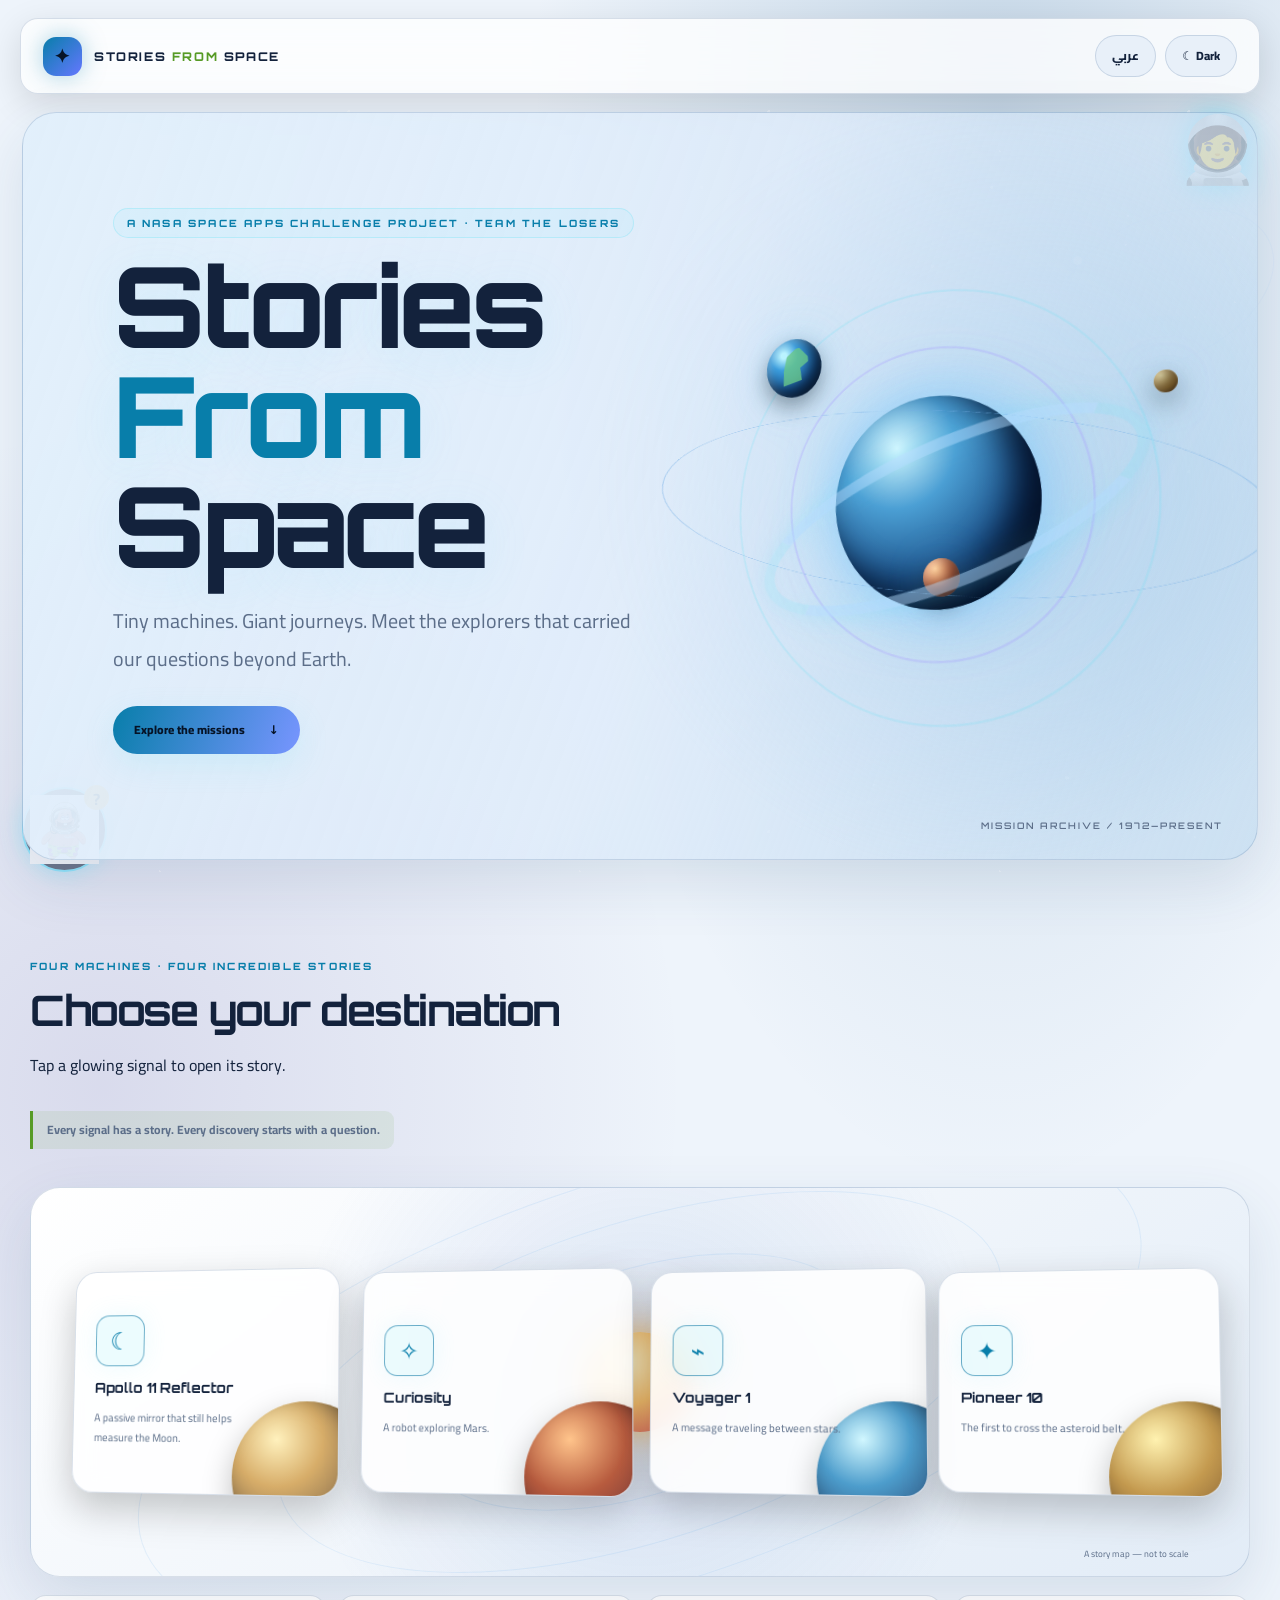
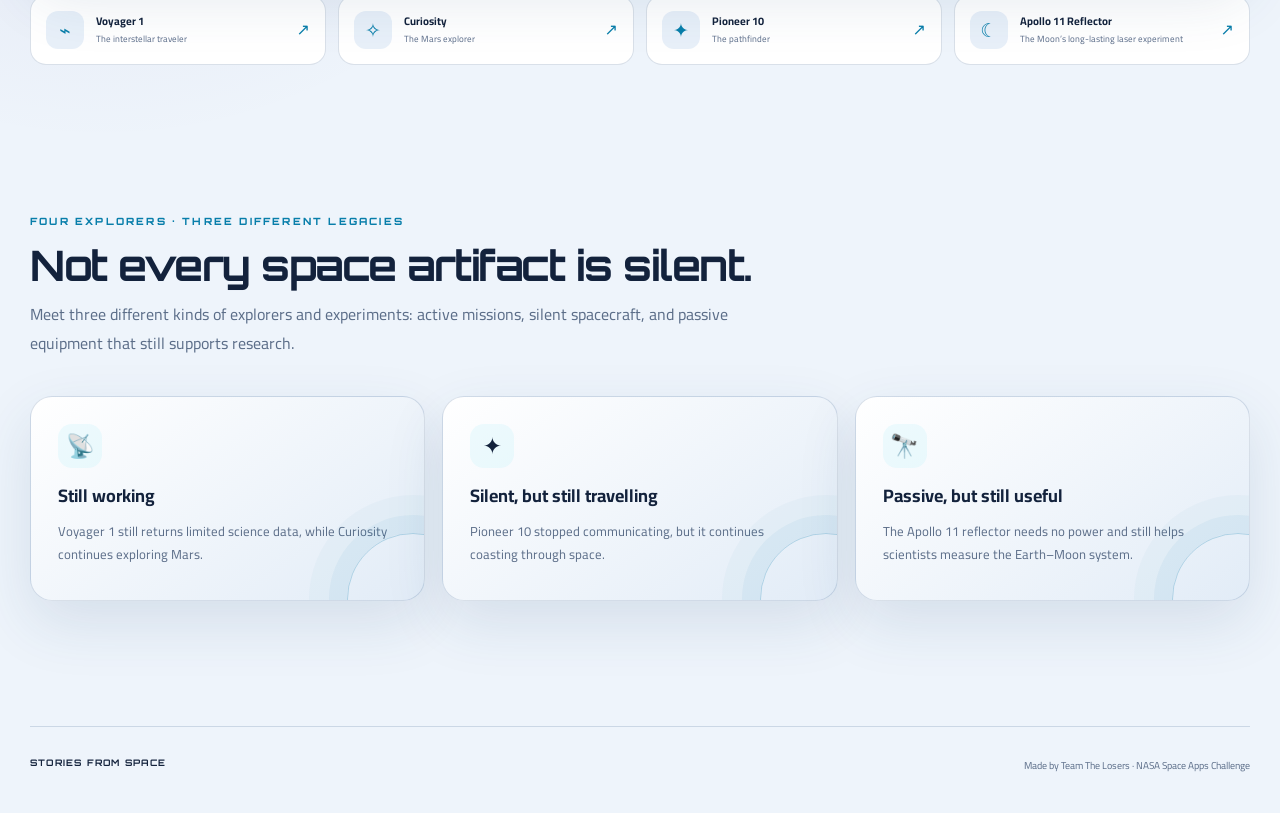
==== index.html @ 16f0ee66 "Add files via upload" ====
<!doctype html>
<html lang="en" dir="ltr">
<head>
  <meta charset="utf-8"><meta name="viewport" content="width=device-width,initial-scale=1">
  <meta name="description" content="Stories From Space — meet the machines that explored our solar system.">
  <meta name="theme-color" content="#080d20"><title>Stories From Space | The Losers</title>
  <link rel="preconnect" href="https://fonts.googleapis.com"><link rel="preconnect" href="https://fonts.gstatic.com" crossorigin>
  <link href="https://fonts.googleapis.com/css2?family=Cairo:wght@400;600;700;800&family=Orbitron:wght@500;600;700;800&display=swap" rel="stylesheet">
  <link rel="stylesheet" href="style.css"><script src="app.js" defer></script>
</head>
<body data-page="home"><div class="planetary-scene" aria-hidden="true">
  <div class="planet-orbit orbit-one"><span class="orbit-moon"></span></div>
  <div class="planet planet-earth"></div>
  <div class="planet planet-mars"></div>
  <div class="planet planet-saturn"><span class="saturn-ring"></span></div>
  <div class="planet planet-moon"></div>
  <div id="space-runner" aria-hidden="true">🧑‍🚀</div>
<script src="runner.js"></script>

<div id="space-guide">

  <button id="guide-toggle" aria-label="Open Space Guide">
    <img src="space-guide.jpg" alt="Space Buddy">
    <span class="guide-help-dot">?</span>
  </button>

    </div>

  </section>

</div>

<script src="guide.js"></script>

</div>
  <div class="stars" aria-hidden="true"></div><div class="shooting-star" aria-hidden="true"></div><div class="shooting-star shooting-star-two" aria-hidden="true"></div>
  <header class="site-header"><a class="brand" href="index.html" aria-label="Stories From Space home"><span class="brand-mark">✦</span><span>STORIES <i>FROM</i> SPACE</span></a>
    <nav class="header-actions" aria-label="Display settings"><button class="icon-button" id="languageToggle" type="button" aria-label="Switch language">عربي</button><button class="icon-button" id="themeToggle" type="button" aria-label="Switch color theme">☼ <span class="theme-label">Light</span></button></nav>
  </header>
  <main>
    <section class="home-hero section-wrap"><p class="eyebrow" data-i18n="homeEyebrow">A NASA Space Apps Challenge project · Team The Losers</p>
      <h1 class="hero-title" data-i18n="homeTitle">Stories <span>From</span><br>Space</h1>
      <p class="hero-lead" data-i18n="homeLead">Tiny machines. Giant journeys. Meet the explorers that carried our questions beyond Earth.</p>
      <a class="primary-link" href="#mission-map"><span data-i18n="exploreMissions">Explore the missions</span><span aria-hidden="true">↓</span></a>
      <div class="hero-orbit" aria-hidden="true"><div class="orbit orbit-one"></div><div class="orbit orbit-two"></div><div class="planet planet-earth"></div><div class="planet planet-mars"></div><div class="planet planet-gold"></div></div>
    </section>
    <section class="section-wrap mission-section" id="mission-map"><div class="section-heading"><p class="eyebrow" data-i18n="mapEyebrow">FOUR MACHINES · FOUR INCREDIBLE STORIES</p><h2 data-i18n="mapTitle">Choose your destination</h2><p data-i18n="mapLead">Tap a glowing signal to open its story.</p><p class="explore-tagline" data-i18n="closingLine">Every signal has a story. Every discovery starts with a question.</p></div>
      <div class="solar-map" aria-label="Interactive mission map">
        <div class="map-sun" aria-hidden="true"></div><div class="map-orbit map-orbit-a"></div><div class="map-orbit map-orbit-b"></div><div class="map-orbit map-orbit-c"></div>
        <a class="mission-point point-apollo" href="apollo.html"><span class="point-core">☾</span><span class="point-label" data-i18n="apollo">Apollo</span><span class="point-preview"><b data-i18n="apollo">Apollo 11 Reflector</b><small data-i18n="apolloPreview">A passive mirror that still helps measure the Moon.</small></span></a>
        <a class="mission-point point-curiosity" href="curiosity.html"><span class="point-core">✧</span><span class="point-label" data-i18n="curiosity">Curiosity</span><span class="point-preview"><b>Curiosity</b><small data-i18n="curiosityPreview">A robot exploring Mars.</small></span></a>
        <a class="mission-point point-voyager" href="voyager.html"><span class="point-core">⌁</span><span class="point-label" data-i18n="voyager">Voyager 1</span><span class="point-preview"><b>Voyager 1</b><small data-i18n="voyagerPreview">A message traveling between stars.</small></span></a>
        <a class="mission-point point-pioneer" href="pioneer.html"><span class="point-core">✦</span><span class="point-label" data-i18n="pioneer">Pioneer 10</span><span class="point-preview"><b>Pioneer 10</b><small data-i18n="pioneerPreview">The first to cross the asteroid belt.</small></span></a>
        <span class="map-caption" data-i18n="mapCaption">A story map — not to scale</span>
      </div>
      <div class="mission-shortcuts"><a href="voyager.html"><span class="shortcut-icon">⌁</span><span><b data-i18n="voyager">Voyager 1</b><small data-i18n="voyagerSub">The interstellar traveler</small></span><span class="arrow">↗</span></a><a href="curiosity.html"><span class="shortcut-icon">✧</span><span><b data-i18n="curiosity">Curiosity</b><small data-i18n="curiositySub">The Mars explorer</small></span><span class="arrow">↗</span></a><a href="pioneer.html"><span class="shortcut-icon">✦</span><span><b data-i18n="pioneer">Pioneer 10</b><small data-i18n="pioneerSub">The pathfinder</small></span><span class="arrow">↗</span></a><a href="apollo.html"><span class="shortcut-icon">☾</span><span><b data-i18n="apollo">Apollo</b><small data-i18n="apolloSub">The Moon missions</small></span><span class="arrow">↗</span></a></div>
    </section>

    <section class="section-wrap mission-legacy" id="artifact-status">
      <div class="section-heading"><p class="eyebrow" data-i18n="legacyEyebrow">FOUR EXPLORERS · THREE DIFFERENT LEGACIES</p><h2 data-i18n="legacyTitle">Not every space artifact is silent.</h2><p data-i18n="legacyLead">Meet active missions, silent spacecraft, and passive equipment that still supports research.</p></div>
      <div class="legacy-grid">
        <article class="legacy-card"><span class="legacy-icon">📡</span><h3 data-i18n="legacyActiveTitle">Still working</h3><p data-i18n="legacyActiveText">Voyager 1 still returns limited science data, while Curiosity continues exploring Mars.</p></article>
        <article class="legacy-card"><span class="legacy-icon">✦</span><h3 data-i18n="legacySilentTitle">Silent, but still travelling</h3><p data-i18n="legacySilentText">Pioneer 10 stopped communicating, but it continues coasting through space.</p></article>
        <article class="legacy-card"><span class="legacy-icon">🔭</span><h3 data-i18n="legacyPassiveTitle">Passive, but still useful</h3><p data-i18n="legacyPassiveText">The Apollo 11 reflector needs no power and still helps scientists measure the Earth–Moon system.</p></article>
      </div>
    </section>
  </main>
  <footer class="site-footer"><span>STORIES FROM SPACE</span><span data-i18n="footerCredit">Made by Team The Losers · NASA Space Apps Challenge</span></footer>
</body></html>
---- style.css ----
/* STORIES FROM SPACE — FIELD JOURNAL REDESIGN
   A quiet editorial science-museum interface. Static by design. */
:root{
 color-scheme:light;--bg:#f2f0e9;--bg-soft:#e7e5dc;--surface:#fffefa;--surface-2:#e9edf0;
 --text:#172735;--muted:#66737b;--line:#d5d8d4;--accent:#176b83;--accent-2:#d45b3d;
 --gold:#b77b24;--green:#247653;--danger:#a83f3f;--shadow:0 12px 32px rgba(25,42,50,.08);
 --font-body:'Cairo',system-ui,sans-serif;--font-display:'Orbitron',sans-serif;--page-width:1160px;--radius:5px
}
[data-theme="dark"]{color-scheme:dark;--bg:#111b23;--bg-soft:#172630;--surface:#1d2d38;--surface-2:#243945;--text:#edf1ed;--muted:#aab8bc;--line:#354852;--accent:#83c6d5;--accent-2:#f08a6d;--gold:#e2b76b;--green:#8bc9a8;--danger:#ef9292;--shadow:0 12px 32px rgba(0,0,0,.2)}
*{box-sizing:border-box}html{scroll-behavior:auto}body{margin:0;min-height:100vh;background:var(--bg);color:var(--text);font-family:var(--font-body);line-height:1.75;overflow-x:hidden}a{color:inherit;text-decoration:none}button{font:inherit}button:focus-visible,a:focus-visible,canvas:focus-visible{outline:3px solid var(--accent-2);outline-offset:4px}
.site-header{height:82px;max-width:var(--page-width);margin:auto;padding:0 28px;display:flex;align-items:center;justify-content:space-between;border-bottom:1px solid var(--line);position:relative;z-index:5}.brand{display:flex;align-items:center;gap:12px;font:800 12px var(--font-display);letter-spacing:1.2px}.brand-mark{width:34px;height:34px;display:grid;place-items:center;background:var(--accent);color:#fff;font-size:19px}.brand i{font-style:normal;color:var(--accent-2)}.header-actions{display:flex;align-items:center;gap:9px}.icon-button,.back-link{border:1px solid var(--line);background:transparent;color:var(--text);border-radius:3px;padding:8px 13px;cursor:pointer;font-size:12px}.icon-button:hover,.back-link:hover{background:var(--surface-2)}.section-wrap{width:min(100% - 56px,var(--page-width));margin-inline:auto}.eyebrow{font:700 9px var(--font-display);letter-spacing:1.8px;color:var(--accent-2);margin:0 0 13px;text-transform:uppercase}.hero-title,.story-hero h1{font:800 clamp(48px,8vw,92px)/1.04 var(--font-display);letter-spacing:-4px;margin:0}.hero-title span,.story-hero h1 span{color:var(--accent-2)}.hero-lead{font-size:clamp(15px,2vw,19px);color:var(--muted);max-width:560px;margin:22px 0 28px}.primary-link,.next-mission{display:inline-flex;align-items:center;gap:24px;padding:12px 18px;background:var(--accent);color:#fff;border-radius:3px;font-weight:800;font-size:12px}.primary-link:hover,.next-mission:hover{background:var(--accent-2)}
/* Home: magazine cover + mission index */
.home-hero{min-height:550px;display:flex;flex-direction:column;justify-content:center;align-items:flex-start;position:relative;padding-block:85px 100px;border-bottom:1px solid var(--line);isolation:isolate}.home-hero:after{content:"FIELD NOTES / 001—004";position:absolute;inset-inline-end:0;bottom:38px;color:var(--muted);font:600 9px var(--font-display);letter-spacing:2px}.hero-orbit{position:absolute;inset-inline-end:5%;top:50%;width:min(38vw,390px);aspect-ratio:1;transform:translateY(-50%);z-index:-1;border-radius:50%;background:radial-gradient(circle at 42% 42%,#e6a36a 0 7%,#b65b43 7.5% 11%,transparent 11.5%),radial-gradient(circle at 50% 50%,transparent 0 28%,var(--line) 28.2% 28.5%,transparent 28.7% 43%,var(--line) 43.2% 43.5%,transparent 43.7%);opacity:.85}.orbit,.planet{display:none}.mission-section{padding-block:75px 95px}.section-heading{text-align:start;margin:0 0 32px;max-width:690px}.section-heading h2,.distance-copy h2,.fact-box h2,.sources-inner h2{font:700 clamp(26px,4vw,38px)/1.25 var(--font-display);margin:0 0 10px;letter-spacing:-1px}.section-heading>p:last-child{color:var(--muted);margin:0}.solar-map{height:auto;max-width:none;margin:0;position:relative;display:grid;grid-template-columns:repeat(4,minmax(0,1fr));gap:12px;isolation:auto;padding:0}.map-sun,.map-orbit{display:none}.mission-point{position:relative;inset:auto!important;display:flex;flex-direction:column;align-items:flex-start;gap:12px;padding:23px 18px;min-height:170px;background:var(--surface);border:1px solid var(--line);border-top:4px solid var(--accent);z-index:1}.point-core{display:grid;place-items:center;width:38px;height:38px;border-radius:50%;border:1px solid var(--line);background:var(--surface-2);color:var(--accent);font-size:18px}.point-label{font:700 12px var(--font-display)}.point-preview{position:static;display:block;width:auto;padding:0;border:0;border-radius:0;background:none;box-shadow:none;opacity:1;visibility:visible;transform:none;pointer-events:auto}.point-preview b{display:none}.point-preview small{font-size:11px;color:var(--muted)}.point-apollo{border-top-color:#c28b42}.point-curiosity{border-top-color:#c65b43}.point-voyager{border-top-color:#367f9b}.point-pioneer{border-top-color:#7b729e}.map-caption{position:static;grid-column:1/-1;color:var(--muted);font-size:10px;text-align:end;margin-top:4px}.mission-shortcuts{display:none}.closing-strip{padding:24px 28px;background:var(--text);color:var(--bg);text-align:center;font-size:14px}.closing-strip p{margin:0;display:inline}.closing-strip span{color:var(--gold);margin-inline-start:10px}.site-footer{width:min(100% - 56px,var(--page-width));margin:auto;display:flex;justify-content:space-between;gap:20px;padding:24px 0;color:var(--muted);font-size:10px}.site-footer span:first-child{font:700 9px var(--font-display);letter-spacing:1.2px;color:var(--text)}
/* Mission pages: archival exhibit */
.story-hero{min-height:430px;display:grid;grid-template-columns:.9fr 1.1fr;align-items:stretch;gap:36px;padding-block:54px 65px;border-bottom:1px solid var(--line)}.story-hero-copy{align-self:center}.story-hero h1{font-size:clamp(43px,6vw,74px)}.story-hero-copy .hero-lead{max-width:440px}.hero-meta{display:flex;gap:28px;flex-wrap:wrap;margin-top:28px}.hero-meta small,.hero-meta b{display:block}.hero-meta small{font:700 8px var(--font-display);letter-spacing:1.5px;color:var(--muted)}.hero-meta b{font:700 17px var(--font-display);margin-top:4px}.status-pill{display:inline-flex!important;align-items:center;padding:5px 10px;background:var(--surface-2);border-inline-start:3px solid var(--green);color:var(--green);font:700 10px var(--font-body)!important;border-radius:2px}.mission-photo{display:flex;flex-direction:column;justify-content:stretch;overflow:hidden;min-height:300px;margin:0;background:var(--surface-2);border:1px solid var(--line);border-radius:2px}.mission-photo img{display:block;width:100%;height:100%;min-height:300px;max-height:470px;object-fit:cover}.mission-photo .art-credit{position:static;padding:8px 12px;background:var(--surface);color:var(--muted);font-size:9px}
.story-section{padding-block:70px 85px}.story-section .section-heading{margin-bottom:30px}.narration-panel{padding:19px 22px;border:1px solid var(--line);background:var(--surface);display:flex;flex-direction:column;gap:15px;margin-bottom:25px}.narration-top{display:flex;align-items:center;justify-content:space-between;gap:15px}.narration-top>div{display:grid;grid-template-columns:auto 1fr;column-gap:10px;align-items:center}.narration-top b{font-size:13px}.narration-top small{grid-column:2;color:var(--muted);font-size:10px}.live-dot{width:8px;height:8px;border-radius:50%;background:var(--accent-2)}.play-button{border:0;background:var(--accent);color:#fff;padding:9px 17px;border-radius:2px;font-size:12px;font-weight:700;cursor:pointer}.narration-progress{height:3px;background:var(--surface-2)}.narration-progress span{display:block;height:100%;width:0;background:var(--accent-2)}.audio-note{font-size:10px;color:var(--muted);margin:0}.story-chapters{display:grid;gap:0;border-top:1px solid var(--line)}.chapter{display:grid;grid-template-columns:48px minmax(0,1fr) minmax(240px,36%);gap:25px;align-items:center;padding:28px 0;border-bottom:1px solid var(--line);background:transparent}.chapter-number{align-self:start;font:700 13px var(--font-display);color:var(--accent-2);padding-top:4px}.chapter-text h3{font:700 18px var(--font-display);margin:0 0 9px}.chapter-text p{font-size:14px;color:var(--muted);margin:0;line-height:1.9}.chapter-photo{height:170px;margin:0;border:1px solid var(--line);overflow:hidden;background:var(--surface-2);position:relative;min-width:0;border-radius:2px}.chapter-photo img{display:block;width:100%;height:100%;object-fit:cover}.chapter-photo figcaption{position:absolute;inset-inline:0;bottom:0;padding:5px 9px;background:rgba(14,29,38,.78);color:#fff;font-size:9px;line-height:1.4}.reveal,.reveal.is-visible{opacity:1;transform:none}
.discover-section{padding-block:70px;background:var(--bg-soft);border-block:1px solid var(--line)}.discovery-grid{display:grid;grid-template-columns:repeat(4,1fr);gap:12px}.discovery-card{min-height:175px;padding:20px;border:1px solid var(--line);border-radius:2px;background:var(--surface);text-align:start;cursor:pointer;color:var(--text)}.discovery-card:hover,.discovery-card[aria-expanded="true"]{border-color:var(--accent-2)}.discovery-card .card-icon{font-size:26px;color:var(--accent-2)}.discovery-card b{display:block;margin:11px 0 5px;font-size:13px}.discovery-card p{margin:0;color:var(--muted);font-size:11px}.distance-section{padding-block:85px;display:grid;grid-template-columns:1fr 1fr;align-items:center;gap:45px}.distance-copy>p:not(.eyebrow){max-width:440px;color:var(--muted);font-size:13px}.distance-card{padding:25px;border:1px solid var(--line);background:var(--surface);box-shadow:var(--shadow)}.distance-visual{height:80px;position:relative;display:flex;align-items:center;justify-content:space-between;padding-inline:15px}.earth-dot,.voyager-dot{width:13px;height:13px;border-radius:50%;background:#62a9c4;z-index:1}.voyager-dot{display:grid;place-items:center;width:22px;height:22px;color:var(--accent-2);background:transparent}.signal-path{position:absolute;inset-inline:28px;height:1px;background:repeating-linear-gradient(90deg,var(--accent) 0 5px,transparent 5px 11px)}.distance-number{font:700 clamp(32px,5vw,48px) var(--font-display);color:var(--accent)}.distance-number small{font-size:14px}.distance-card>p{font-size:10px;color:var(--muted);margin:5px 0 18px}.distance-foot{display:flex;justify-content:space-between;border-top:1px solid var(--line);padding-top:14px;font-size:11px}.distance-foot b{font-family:var(--font-display);color:var(--accent-2)}.fact-section{padding-block:25px 75px}.fact-box{display:grid;grid-template-columns:70px 1fr;gap:22px;align-items:center;padding:28px;border:1px solid var(--line);background:var(--surface)}.fact-icon{width:55px;height:55px;display:grid;place-items:center;background:var(--surface-2);font-size:27px;color:var(--accent-2)}.fact-box h2{font-size:25px}.fact-box p:not(.eyebrow){color:var(--muted);margin:5px 0}.text-button{padding:0;border:0;background:none;color:var(--accent);font-weight:800;cursor:pointer}.game-section{padding-block:25px 85px}.game-card{display:grid;grid-template-columns:240px 1fr;gap:20px;padding:20px;border:1px solid var(--line);background:var(--surface)}.game-step{font:700 12px var(--font-display);color:var(--accent-2)}.game-instructions p{font-size:12px;color:var(--muted)}.secondary-button{border:1px solid var(--line);background:var(--surface-2);color:var(--text);border-radius:2px;padding:8px 14px;font-size:11px;cursor:pointer}.game-feedback{color:var(--green)!important;min-height:24px}#signalGame{width:100%;height:auto;min-height:160px;background:var(--surface-2);touch-action:none;cursor:crosshair}.sources-section{padding-block:60px;background:var(--bg-soft);border-top:1px solid var(--line)}.sources-inner{display:grid;grid-template-columns:1fr 1fr;gap:25px;align-items:center}.sources-inner h2{font-size:27px}.sources-inner p:not(.eyebrow){color:var(--muted);font-size:11px;max-width:470px}.source-links{list-style:none;padding:0;margin:0;display:grid;gap:10px}.source-links a{color:var(--accent);font-size:11px;text-decoration:underline;text-underline-offset:4px}.next-mission{grid-column:2;justify-self:start;font-size:11px;padding:11px 16px}
[dir="rtl"] .hero-title,[dir="rtl"] .story-hero h1{letter-spacing:0}[dir="rtl"] .brand,[dir="rtl"] .eyebrow{letter-spacing:0}[dir="rtl"] .distance-number{direction:ltr;text-align:right}[dir="rtl"] .site-footer{direction:rtl}
/* Absolutely no decorative motion. */
@media(max-width:850px){.hero-orbit{opacity:.25;right:-8%;width:48vw}.solar-map{grid-template-columns:repeat(2,minmax(0,1fr))}.story-hero{grid-template-columns:1fr;padding-top:38px}.mission-photo{max-width:680px;width:100%;margin:auto}.chapter{grid-template-columns:36px minmax(0,1fr) minmax(170px,34%);gap:15px}.discovery-grid{grid-template-columns:repeat(2,1fr)}.distance-section{grid-template-columns:1fr}.sources-inner{grid-template-columns:1fr}.next-mission{grid-column:1}.game-card{grid-template-columns:1fr}.game-instructions{display:grid;grid-template-columns:auto 1fr;gap:8px 15px;align-items:center}.game-instructions p{margin:0}.game-instructions .secondary-button,.game-feedback{grid-column:2;justify-self:start}}
@media(max-width:560px){.site-header{height:68px;padding-inline:16px}.brand{font-size:9px;letter-spacing:.5px;gap:7px}.brand-mark{width:29px;height:29px}.header-actions{gap:5px}.icon-button,.back-link{padding:7px 9px;font-size:10px}.section-wrap{width:calc(100% - 32px)}.home-hero{min-height:490px;padding-block:65px}.hero-title{font-size:clamp(45px,14vw,70px);letter-spacing:-2px}.hero-orbit{width:70vw;top:62%;right:-27%;opacity:.18}.home-hero:after{font-size:8px;bottom:22px}.mission-section{padding-block:48px 65px}.solar-map{gap:8px}.mission-point{min-height:145px;padding:15px 12px;gap:8px}.point-label{font-size:10px}.point-preview small{font-size:10px}.section-heading h2,.distance-copy h2{font-size:25px}.site-footer{width:calc(100% - 32px);flex-direction:column;gap:5px}.story-hero{gap:18px;padding-block:35px 45px}.story-hero h1{font-size:46px;letter-spacing:-2px}.mission-photo,.mission-photo img{min-height:225px}.story-section{padding-block:48px 60px}.narration-panel{padding:14px}.narration-top{align-items:flex-start}.narration-top small{max-width:190px}.play-button{padding:8px 12px;white-space:nowrap}.chapter{grid-template-columns:27px minmax(0,1fr);gap:10px;padding:20px 0}.chapter-photo{grid-column:2;height:165px;width:100%}.chapter-text h3{font-size:16px}.chapter-text p{font-size:13px}.discovery-grid{gap:8px}.discovery-card{padding:13px;min-height:155px}.distance-card{padding:18px}.fact-box{grid-template-columns:1fr;padding:20px}.fact-icon{width:45px;height:45px}.game-card{padding:13px}.game-instructions{grid-template-columns:1fr}.game-instructions .secondary-button,.game-feedback{grid-column:1}.game-instructions p{margin:0}.sources-section{padding-block:42px}}


/* 3D SPACE MUSEUM REDESIGN — static CSS 3D, no automatic animation */
:root{--bg:#070d1b;--bg-soft:#0d1830;--surface:#111f38;--surface-2:#192b49;--text:#eef5ff;--muted:#a6b5cf;--line:#293c5c;--accent:#62d6ff;--accent-2:#ffb45e;--gold:#f7d37c;--green:#7fe0b0;--shadow:0 28px 70px rgba(0,0,0,.42)}
[data-theme="light"]{color-scheme:light;--bg:#e8eef7;--bg-soft:#dce6f2;--surface:#f8fbff;--surface-2:#e4edf8;--text:#12233c;--muted:#536780;--line:#c4d2e3;--accent:#087fa8;--accent-2:#c65d27;--gold:#a87516;--green:#247a55;--shadow:0 24px 60px rgba(31,57,91,.16)}
body{background:radial-gradient(ellipse at 75% 4%,rgba(39,93,156,.2),transparent 35%),var(--bg)}
.site-header{max-width:1280px;border-bottom-color:var(--line);backdrop-filter:blur(14px)}
.brand-mark{border-radius:11px;box-shadow:0 0 24px rgba(98,214,255,.28);background:linear-gradient(145deg,#5bd9ff,#3261bd)}
.home-hero{min-height:650px;padding-block:100px 120px;overflow:hidden}
.hero-title{font-size:clamp(56px,9vw,112px);text-shadow:0 12px 40px rgba(0,0,0,.24)}
.hero-orbit{width:min(48vw,530px);inset-inline-end:2%;top:48%;opacity:1;transform:translateY(-50%) perspective(900px) rotateY(-18deg) rotateX(8deg);background:none;border:0;filter:drop-shadow(0 30px 30px rgba(0,0,0,.35))}
.hero-orbit:before{content:"";position:absolute;inset:18%;border-radius:50%;background:radial-gradient(circle at 32% 27%,#d6f7ff 0 2%,#4baddb 10%,#24619c 34%,#102c59 66%,#07152f 100%);box-shadow:inset -32px -24px 48px rgba(0,0,0,.75),inset 12px 8px 24px rgba(255,255,255,.3),0 0 65px rgba(60,164,255,.25);transform:translateZ(55px)}
.hero-orbit:after{content:"";position:absolute;inset:8% 0;border:2px solid rgba(105,204,255,.55);border-radius:50%;transform:rotateX(68deg) rotateZ(-24deg) translateZ(5px);box-shadow:0 0 20px rgba(98,214,255,.15)}
.hero-orbit .orbit{display:block;position:absolute;inset:4% -8%;border:1px solid rgba(117,174,230,.35);border-radius:50%;transform:rotateX(70deg) rotateZ(25deg)}
.hero-orbit .planet{display:block;position:absolute;border-radius:50%;box-shadow:inset -9px -8px 15px rgba(0,0,0,.55),inset 4px 3px 8px rgba(255,255,255,.25),0 10px 25px rgba(0,0,0,.35)}
.planet-earth{width:55px;height:55px;top:12%;left:15%;background:radial-gradient(circle at 30% 25%,#b5edff,#287dbb 55%,#102a5a)}
.planet-mars{width:37px;height:37px;bottom:13%;right:14%;background:radial-gradient(circle at 30% 25%,#ffd19b,#bd583a 58%,#542c35)}
.planet-gold{width:22px;height:22px;top:28%;right:9%;background:radial-gradient(circle at 30% 25%,#fff0b0,#d6a34d 60%,#68421f)}
.mission-section{max-width:1280px}.section-heading h2{font-size:clamp(30px,4vw,46px)}
.solar-map{perspective:1200px;gap:18px}.mission-point{min-height:220px;padding:26px;border-radius:18px;border:1px solid rgba(98,214,255,.22);background:linear-gradient(145deg,var(--surface),var(--bg-soft));box-shadow:var(--shadow);transform:perspective(900px) rotateY(-5deg) rotateX(2deg);transform-style:preserve-3d;overflow:hidden}
.mission-point:after{content:"";position:absolute;width:150px;height:150px;border-radius:50%;inset-inline-end:-44px;bottom:-58px;background:radial-gradient(circle at 30% 25%,rgba(255,255,255,.55),rgba(98,214,255,.22) 24%,rgba(27,76,135,.65) 62%,rgba(3,12,29,.9));box-shadow:inset -15px -12px 24px rgba(0,0,0,.55),0 12px 30px rgba(0,0,0,.25);transform:translateZ(28px)}
.point-apollo:after{background:radial-gradient(circle at 30% 25%,#fff1bd,#d7ad69 30%,#766047 70%,#292d38)}.point-curiosity:after{background:radial-gradient(circle at 30% 25%,#ffc48b,#b75b3e 35%,#612d36 75%,#1d1a28)}.point-voyager:after{background:radial-gradient(circle at 30% 25%,#d1f7ff,#4d9dcc 30%,#24416d 70%,#101a36)}.point-pioneer:after{background:radial-gradient(circle at 30% 25%,#fff2b0,#c49a4f 35%,#75522c 72%,#201b28)}
.point-core{width:48px;height:48px;border:1px solid rgba(98,214,255,.35);border-radius:14px;background:linear-gradient(145deg,var(--surface-2),var(--bg));box-shadow:0 8px 20px rgba(0,0,0,.25);transform:translateZ(34px)}.point-label,.point-preview{position:relative;z-index:2;transform:translateZ(24px)}.point-label{font-size:14px}.point-preview small{max-width:180px;display:block}
.story-hero{max-width:1280px;gap:55px;min-height:550px}.story-hero h1{font-size:clamp(48px,7vw,88px)}
.mission-photo{border-radius:22px;border:1px solid rgba(98,214,255,.28);padding:10px;background:linear-gradient(145deg,rgba(98,214,255,.16),rgba(255,180,94,.08));box-shadow:0 35px 80px rgba(0,0,0,.38);transform:perspective(1100px) rotateY(-5deg) rotateX(2deg);transform-style:preserve-3d}
.mission-photo img{border-radius:14px;transform:translateZ(18px);min-height:340px}.mission-photo .art-credit{border-radius:0 0 12px 12px}
.chapter{gap:30px;padding-block:36px}.chapter-photo{height:205px;border-radius:14px;border:1px solid rgba(98,214,255,.24);padding:5px;background:linear-gradient(145deg,var(--surface-2),var(--bg));box-shadow:0 15px 30px rgba(0,0,0,.22);transform:perspective(900px) rotateY(-4deg)}.chapter-photo img{border-radius:9px}
.discovery-card,.distance-card,.fact-box,.game-card{border-radius:16px;box-shadow:var(--shadow)}.discovery-card{min-height:190px;background:linear-gradient(145deg,var(--surface),var(--bg-soft));transform:perspective(800px) rotateX(2deg)}.fact-icon{border-radius:14px}.primary-link,.next-mission,.play-button{border-radius:10px;box-shadow:0 9px 24px rgba(0,0,0,.2)}
.closing-strip{background:linear-gradient(110deg,#10294b,#173d62);color:#eef5ff}.site-footer{max-width:1280px}
/* 3D depth is static: no spinning, floating, or automatic movement. */
@media(max-width:850px){.hero-orbit{width:46vw;opacity:.72}.mission-point{transform:none}.story-hero{gap:28px}.mission-photo{transform:none}.chapter-photo{transform:none}}
@media(max-width:560px){.home-hero{min-height:560px;padding-block:65px 220px}.hero-orbit{width:68vw;top:auto;bottom:5px;right:-10%;transform:perspective(900px) rotateY(-12deg) rotateX(8deg)}.mission-point{min-height:175px;padding:17px;border-radius:14px}.mission-point:after{width:105px;height:105px;inset-inline-end:-32px;bottom:-42px}.story-hero h1{font-size:clamp(42px,12vw,60px)}.mission-photo,.mission-photo img{min-height:230px}.chapter-photo{height:170px}}


/* Learning experience: progressive chapter reveal, summaries, listening progress and chapter quizzes */
.explore-tagline{margin:20px 0 0!important;padding:14px 18px;border-inline-start:3px solid var(--accent-2);background:var(--surface);color:var(--text);font-weight:700;max-width:680px}
.learning-progress{margin:26px 0 30px;padding:18px 20px;border:1px solid var(--line);background:var(--surface);box-shadow:var(--shadow)}
.learning-progress-head{display:flex;align-items:center;justify-content:space-between;gap:12px;font-size:13px}
.learning-progress-head strong{font:700 16px var(--font-display);color:var(--accent)}
.learning-progress-track{height:8px;margin:12px 0 8px;border-radius:99px;background:var(--surface-2);overflow:hidden}
.learning-progress-track span{display:block;width:0;height:100%;border-radius:inherit;background:linear-gradient(90deg,var(--accent),var(--green));transition:width .45s ease}
.learning-progress small,.learning-progress .audio-note{display:block;color:var(--muted);font-size:10px}
.learning-progress .audio-note{margin-top:5px}
.chapter{position:relative;opacity:0;transform:translateY(18px);animation:chapterUnfold .55s ease forwards;animation-delay:calc(var(--chapter-index,0) * 100ms)}
@keyframes chapterUnfold{to{opacity:1;transform:translateY(0)}}
.chapter-text{min-width:0}
.chapter-summary{font-size:13px!important;line-height:1.9;color:var(--text)!important;margin:0 0 12px!important;max-width:720px}
.chapter-tools{padding:2px 0 4px}
.chapter-full-text{font-size:13px!important;line-height:1.95!important;color:var(--muted)!important;margin:12px 0 0!important;padding:13px 15px;border-inline-start:2px solid var(--accent);background:var(--surface)}
.chapter-full-text[hidden]{display:none!important}
.chapter-actions{display:flex;align-items:center;gap:9px;flex-wrap:wrap}
.detail-toggle,.summary-listen{border:1px solid var(--line);background:var(--surface);color:var(--text);border-radius:4px;padding:7px 12px;font-size:11px;font-weight:700;cursor:pointer}
.detail-toggle:hover,.summary-listen:hover{border-color:var(--accent);color:var(--accent)}
.summary-listen{background:var(--surface-2)}
.chapter-quiz{grid-column:2 / -1;width:100%;margin-top:18px;padding:17px 18px;border:1px solid var(--line);background:var(--surface);box-shadow:var(--shadow)}
.quiz-top{display:flex;justify-content:space-between;gap:12px;align-items:center;margin-bottom:9px}
.quiz-kicker{font-size:10px;letter-spacing:.08em;color:var(--accent-2);font-weight:800;text-transform:uppercase}
.quiz-counter{font:700 10px var(--font-display);color:var(--muted)}
.quiz-question{margin:0 0 13px;font-size:15px;line-height:1.6}
.quiz-options{display:grid;grid-template-columns:repeat(3,minmax(0,1fr));gap:9px}
.quiz-option{min-height:44px;padding:9px 12px;border:1px solid var(--line);background:var(--surface-2);color:var(--text);border-radius:4px;text-align:start;font-size:11px;cursor:pointer}
.quiz-option:hover:not(:disabled){border-color:var(--accent)}
.quiz-option:disabled{cursor:default}
.quiz-option.is-correct{border-color:#278653;background:rgba(39,134,83,.15);color:#23834e;font-weight:800}
.quiz-option.is-wrong{border-color:#d33b3b;background:rgba(211,59,59,.13);color:#d33b3b;font-weight:800}
.quiz-feedback{min-height:22px;margin:10px 0 5px;font-size:11px;color:var(--muted)}
.quiz-feedback.feedback-correct{color:#278653;font-weight:700}
.quiz-feedback.feedback-wrong{color:#d33b3b;font-weight:700}
.quiz-actions{display:flex;justify-content:flex-end}
.quiz-next{border:0;border-radius:4px;padding:8px 16px;background:var(--accent);color:#071521;font-size:11px;font-weight:800;cursor:pointer}
.quiz-next:disabled{opacity:.35;cursor:not-allowed}
.quiz-result{display:flex;align-items:center;justify-content:space-between;gap:14px;flex-wrap:wrap}
.quiz-result b{color:var(--green);font-size:13px}
.quiz-result strong{font:700 13px var(--font-display);color:var(--accent)}
.chapter:hover .chapter-summary,.chapter:focus-within .chapter-summary{color:var(--text)!important}
@media(max-width:700px){.chapter-quiz{grid-column:1 / -1}.quiz-options{grid-template-columns:1fr}.quiz-option{text-align:start}.chapter{animation-delay:calc(var(--chapter-index,0) * 70ms)}.learning-progress{padding:14px}.quiz-result{align-items:flex-start;flex-direction:column}}
@media(prefers-reduced-motion:reduce){.chapter{animation:none;opacity:1;transform:none}.learning-progress-track span{transition:none}}

/* Clearer chapter learning cards and discover-card hover reveal */
.chapter{border:1px solid var(--line);border-radius:14px;margin:14px 0;padding:24px;background:linear-gradient(145deg,var(--surface),var(--bg-soft));box-shadow:var(--shadow);overflow:hidden}
.chapter-summary{opacity:.92}
.chapter-tools{margin-top:10px}
.chapter-quiz{grid-column:2 / -1;border:1px solid rgba(98,214,255,.34);border-top:3px solid var(--accent);border-radius:12px;background:linear-gradient(145deg,var(--surface),var(--bg-soft));padding:20px;min-height:150px}
.quiz-intro-copy{margin:0 0 15px;color:var(--muted);font-size:12px;line-height:1.7}
.quiz-start{border:0;border-radius:7px;padding:10px 17px;background:var(--accent);color:#071521;font-size:12px;font-weight:800;cursor:pointer;box-shadow:0 7px 18px rgba(50,150,190,.2)}
.quiz-start:hover{filter:brightness(1.08);transform:translateY(-1px)}
.discovery-card{position:relative;overflow:hidden}
.discovery-card p{max-height:0;opacity:0;transform:translateY(12px);overflow:hidden;transition:max-height .35s ease,opacity .3s ease,transform .35s ease}
.discovery-card:hover p,.discovery-card:focus-visible p,.discovery-card[aria-expanded="true"] p{max-height:120px;opacity:1;transform:translateY(0);margin-top:7px}
.chapter-full-text{border-radius:8px}
.detail-toggle,.summary-listen{border-radius:7px}
.quiz-option,.quiz-next{border-radius:7px}
@media(max-width:700px){.chapter{padding:17px 14px;margin:11px 0;border-radius:11px}.chapter-quiz{grid-column:1/-1;padding:15px}.quiz-options{grid-template-columns:1fr}.quiz-option{text-align:start}.discovery-card p{max-height:none;opacity:0}.discovery-card[aria-expanded="true"] p{opacity:1;transform:none}}


/* Animated deep-space background */
.stars{position:fixed;inset:0;z-index:0;pointer-events:none;opacity:.58;background-image:
 radial-gradient(1px 1px at 8% 18%,#fff 98%,transparent),
 radial-gradient(1.5px 1.5px at 22% 74%,#fff 98%,transparent),
 radial-gradient(1px 1px at 38% 42%,#fff 98%,transparent),
 radial-gradient(2px 2px at 54% 16%,#fff 98%,transparent),
 radial-gradient(1px 1px at 68% 68%,#fff 98%,transparent),
 radial-gradient(1.5px 1.5px at 83% 31%,#fff 98%,transparent),
 radial-gradient(1px 1px at 94% 84%,#fff 98%,transparent);
 background-size:420px 360px;animation:spaceTwinkle 6s ease-in-out infinite alternate}
.shooting-star{position:fixed;z-index:0;top:17%;left:-180px;width:145px;height:2px;pointer-events:none;opacity:0;background:linear-gradient(90deg,transparent,rgba(255,255,255,.95),var(--accent),transparent);filter:drop-shadow(0 0 5px var(--accent));transform:rotate(-24deg);animation:meteorFlight 11s linear infinite}
.shooting-star-two{top:56%;animation-delay:5.5s;animation-duration:14s;width:110px}
.site-header,main,.site-footer{position:relative;z-index:1}
@keyframes spaceTwinkle{0%{opacity:.25}100%{opacity:.78}}
@keyframes meteorFlight{0%,68%{transform:translate3d(0,0,0) rotate(-24deg);opacity:0}70%{opacity:1}82%{transform:translate3d(125vw,42vh,0) rotate(-24deg);opacity:0}100%{transform:translate3d(125vw,42vh,0) rotate(-24deg);opacity:0}}
@media(prefers-reduced-motion:reduce){.stars,.shooting-star{animation:none!important}.stars{opacity:.35}.shooting-star{display:none}}


/* Challenge alignment: evidence labels, mission status, and responsive artifact comparison. */
.mission-status-note{max-width:610px;margin:18px 0 0;padding:13px 16px;border:1px solid var(--line);border-inline-start:3px solid var(--accent);border-radius:10px;background:var(--surface);color:var(--muted);font-size:12px;line-height:1.8}
.story-disclaimer{max-width:760px;margin:8px auto 0!important;color:var(--muted)!important;font-size:11px!important;font-style:italic;line-height:1.7}
.mission-legacy{padding-top:50px;padding-bottom:60px}
.legacy-grid{display:grid;grid-template-columns:repeat(3,minmax(0,1fr));gap:16px;margin-top:24px}
.legacy-card{min-height:190px;padding:24px;border:1px solid var(--line);border-radius:16px;background:linear-gradient(145deg,var(--surface),var(--bg-soft));box-shadow:var(--shadow)}
.legacy-icon{display:inline-grid;place-items:center;width:44px;height:44px;margin-bottom:12px;border-radius:12px;background:var(--surface-2);font-size:23px}
.legacy-card h3{margin:0 0 8px;font-size:18px;color:var(--text)}
.legacy-card p{margin:0;color:var(--muted);font-size:13px;line-height:1.8}
.mission-photo img[src$="apollo-reflector-diagram.svg"]{object-fit:cover;background:#071226}
@media(max-width:760px){.legacy-grid{grid-template-columns:1fr}.legacy-card{min-height:0}.mission-legacy{padding-top:32px;padding-bottom:42px}.mission-status-note{font-size:11px}}
/* Keep story cards visible while allowing the background sky to animate. */
.chapter{opacity:1!important;transform:none!important}

.game-card canvas{touch-action:none;max-width:100%;}


/* Friendly moving planets: decorative only, never covering story text. */
.planetary-scene{position:fixed;inset:0;z-index:0;pointer-events:none;overflow:hidden;opacity:.72}
.planet{position:absolute;border-radius:50%;filter:drop-shadow(0 0 18px rgba(110,190,255,.22));will-change:transform}
.planet-earth{width:76px;height:76px;right:7vw;top:17vh;background:radial-gradient(circle at 30% 28%,#b9f3ff 0 5%,#3b9ddd 25%,#17518f 62%,#091b42 100%);box-shadow:inset -13px -8px 18px #06132c,0 0 28px #318bd655;animation:planetFloat 8s ease-in-out infinite}
.planet-earth:after{content:"";position:absolute;inset:15% 27%;border-radius:40% 60% 45% 55%;background:#68c78a;transform:rotate(28deg);opacity:.8;clip-path:polygon(20% 0,90% 12%,70% 42%,100% 65%,48% 100%,20% 70%,0 35%)}
.planet-mars{width:38px;height:38px;right:20vw;top:38vh;background:radial-gradient(circle at 32% 28%,#ffd09a,#d66a42 48%,#7d302b 100%);box-shadow:inset -8px -5px 10px #401b20;animation:planetFloat 6s ease-in-out infinite reverse}
.planet-saturn{width:62px;height:62px;right:4vw;top:57vh;background:radial-gradient(circle at 32% 28%,#ffe9b0,#d6a65d 55%,#79502d);box-shadow:inset -10px -6px 14px #49301d;animation:planetFloat 9s ease-in-out infinite}
.saturn-ring{position:absolute;width:104px;height:30px;left:50%;top:50%;border:7px solid #e7c58b;border-left-color:#b68a58;border-right-color:#f0d9a8;border-radius:50%;transform:translate(-50%,-50%) rotate(-22deg);box-shadow:0 0 8px #e7c58b66}
.planet-moon{width:17px;height:17px;right:27vw;top:19vh;background:radial-gradient(circle at 30% 25%,#fff,#b7c2d4 55%,#59677e);animation:moonDrift 12s ease-in-out infinite}
.planet-orbit{position:absolute;width:230px;height:145px;right:1vw;top:24vh;border:1px solid rgba(153,196,255,.16);border-radius:50%;transform:rotate(-24deg);animation:orbitBreathe 12s ease-in-out infinite alternate}
.orbit-moon{position:absolute;width:9px;height:9px;left:18%;top:4%;border-radius:50%;background:#e5e9f1;box-shadow:0 0 12px #b8d7ff;animation:orbitDot 13s linear infinite}
@keyframes planetFloat{0%,100%{translate:0 0}50%{translate:0 -17px}}
@keyframes moonDrift{0%,100%{translate:0 0}50%{translate:12px 18px}}
@keyframes orbitBreathe{from{scale:.94;opacity:.4}to{scale:1.06;opacity:.9}}
@keyframes orbitDot{from{transform:rotate(0) translateX(105px) rotate(0)}to{transform:rotate(360deg) translateX(105px) rotate(-360deg)}}
@media(max-width:760px){.planetary-scene{opacity:.38}.planet-earth{width:48px;height:48px;right:4vw;top:13vh}.planet-mars{width:25px;height:25px;right:23vw;top:34vh}.planet-saturn{width:42px;height:42px;right:2vw;top:66vh}.saturn-ring{width:72px;height:21px;border-width:5px}.planet-moon{right:30vw;top:16vh;width:12px;height:12px}.planet-orbit{width:145px;height:90px;right:-15px;top:22vh}}
@media(prefers-reduced-motion:reduce){.planetary-scene *{animation:none!important}}
/* Full story first: remove any leftover summary-only controls from older cached styles. */
.chapter-summary,.detail-toggle{display:none!important}
.chapter-full-text[hidden]{display:block!important}


/* Short comprehension questions after every story paragraph */
.chapter-questions{margin-top:1.15rem;padding:1rem 1.15rem;border:1px solid var(--border,rgba(130,160,220,.25));border-inline-start:3px solid var(--accent,#7c9cff);border-radius:14px;background:var(--surface-2,rgba(30,45,80,.35));}
.chapter-questions h4{margin:0 0 .55rem;color:var(--accent,#8eafff);font-size:.98rem;font-weight:800;}
.chapter-questions ol{margin:.2rem 0 0;padding-inline-start:1.35rem;display:grid;gap:.45rem;}
.chapter-questions li{padding-inline-start:.2rem;line-height:1.65;color:var(--text,#dce7ff);}

/* =========================================================
   STORIES FROM SPACE — ORBITAL ARCHIVE / NEW VISUAL IDENTITY
   A cinematic mission-control interface with editorial storytelling.
   ========================================================= */
:root{
 --bg:#070b18;--bg-soft:#0d1427;--surface:#111c33;--surface-2:#172542;
 --text:#edf4ff;--muted:#a5b4ce;--line:rgba(154,190,255,.18);
 --accent:#68e1f5;--accent-2:#b6f36b;--gold:#ffc978;--green:#8fe2b1;
 --shadow:0 22px 70px rgba(0,0,0,.35);--page-width:1220px;--radius:20px;
 color-scheme:dark
}
:root[data-theme="light"]{
 --bg:#eef4fb;--bg-soft:#e2ecf7;--surface:#fff;--surface-2:#e8f0f9;
 --text:#13223c;--muted:#5c6e89;--line:rgba(48,84,133,.18);
 --accent:#087eaa;--accent-2:#579b26;--gold:#a76a16;--green:#26794e;
 --shadow:0 22px 60px rgba(36,73,116,.12);color-scheme:light
}
html{scroll-behavior:smooth;scroll-padding-top:90px}
body{background:radial-gradient(ellipse at 78% 5%,rgba(35,100,153,.19),transparent 33%),radial-gradient(ellipse at 8% 45%,rgba(74,50,139,.13),transparent 35%),var(--bg);font-family:var(--font-body);line-height:1.8}
body:before{content:"";position:fixed;inset:0;z-index:0;pointer-events:none;opacity:.3;background-image:radial-gradient(1px 1px at 12% 22%,#fff 98%,transparent),radial-gradient(1px 1px at 76% 18%,#fff 98%,transparent),radial-gradient(1.5px 1.5px at 42% 72%,#fff 98%,transparent),radial-gradient(1px 1px at 89% 83%,#fff 98%,transparent),radial-gradient(1px 1px at 25% 91%,#fff 98%,transparent);background-size:290px 260px}
.site-header{width:min(100% - 40px,1320px);height:76px;margin:18px auto 0;padding:0 22px;border:1px solid var(--line);border-radius:18px;background:color-mix(in srgb,var(--surface) 78%,transparent);backdrop-filter:blur(18px);box-shadow:0 10px 35px rgba(0,0,0,.12)}
.brand{font-size:12px;letter-spacing:1.6px}.brand-mark{width:39px;height:39px;border-radius:13px;background:linear-gradient(135deg,var(--accent),#6577ff);color:#071426;box-shadow:0 0 25px color-mix(in srgb,var(--accent) 35%,transparent)}
.icon-button,.back-link{border:1px solid var(--line);border-radius:999px;padding:9px 16px;background:var(--surface-2);font-weight:800;transition:.2s ease}.icon-button:hover,.back-link:hover{border-color:var(--accent);transform:translateY(-2px);background:var(--surface)}
.section-wrap{width:min(100% - 44px,var(--page-width))}.eyebrow{font-size:10px;letter-spacing:2.2px;color:var(--accent);font-weight:800}.hero-title,.story-hero h1{font-family:var(--font-display);letter-spacing:-4px;text-shadow:0 8px 50px rgba(104,225,245,.12)}.hero-title span,.story-hero h1 span{color:var(--accent)}
.hero-lead{color:var(--muted);line-height:1.9}.primary-link,.next-mission{border-radius:999px;padding:13px 21px;background:linear-gradient(110deg,var(--accent),#7895ff);color:#061326;box-shadow:0 10px 30px rgba(104,225,245,.17);transition:.22s}.primary-link:hover,.next-mission:hover{transform:translateY(-3px);filter:brightness(1.08);background:linear-gradient(110deg,var(--accent-2),var(--accent))}
/* Home cover */
.home-hero{width:min(100% - 44px,1320px);min-height:650px;margin:18px auto 0;padding:95px 7% 105px;border:1px solid var(--line);border-radius:34px;overflow:hidden;background:linear-gradient(110deg,rgba(7,12,29,.97) 0%,rgba(8,17,39,.88) 47%,rgba(9,23,48,.38) 100%),radial-gradient(circle at 78% 50%,#234f80,transparent 38%);box-shadow:var(--shadow)}
:root[data-theme="light"] .home-hero{background:linear-gradient(110deg,rgba(225,239,251,.98),rgba(222,235,250,.82) 52%,rgba(171,207,235,.45)),radial-gradient(circle at 78% 50%,#9fc8e9,transparent 38%)}
.home-hero:after{content:"MISSION ARCHIVE  /  1972—PRESENT";bottom:28px;inset-inline-end:34px;color:var(--muted);font-size:9px;letter-spacing:2px}
.home-hero .eyebrow{padding:8px 13px;border:1px solid rgba(104,225,245,.3);border-radius:99px;background:rgba(104,225,245,.08);width:max-content;max-width:100%}
.home-hero .hero-title{font-size:clamp(56px,9vw,112px);line-height:.98;max-width:760px;position:relative;z-index:2}.home-hero .hero-lead{max-width:540px;font-size:clamp(16px,2vw,20px);position:relative;z-index:2}.hero-orbit{inset-inline-end:3%;top:52%;width:min(48vw,570px);background:radial-gradient(circle at 50% 50%,rgba(104,225,245,.15) 0 8%,transparent 8.5% 24%,rgba(104,225,245,.34) 24.2% 24.5%,transparent 24.8% 39%,rgba(167,151,255,.3) 39.2% 39.5%,transparent 39.8% 54%,rgba(104,225,245,.2) 54.2% 54.5%,transparent 54.8%);filter:drop-shadow(0 0 35px rgba(104,225,245,.15));opacity:1}
.hero-orbit:before{content:"";position:absolute;width:38%;aspect-ratio:1;border-radius:50%;left:31%;top:31%;background:radial-gradient(circle at 30% 25%,#d6f8ff,#4b9fd4 28%,#174a83 65%,#07162e);box-shadow:inset -24px -18px 35px #041128,0 0 65px rgba(70,172,255,.45);animation:heroPlanetFloat 8s ease-in-out infinite}
.hero-orbit:after{content:"";position:absolute;width:70%;height:22%;left:15%;top:39%;border:12px solid rgba(178,220,255,.48);border-left-color:rgba(104,225,245,.15);border-right-color:rgba(104,225,245,.15);border-radius:50%;transform:rotate(-23deg);filter:drop-shadow(0 0 12px rgba(104,225,245,.3))}
@keyframes heroPlanetFloat{50%{transform:translateY(-13px) rotate(4deg)}}
.mission-section{padding-block:100px 105px}.section-heading{max-width:760px;margin-bottom:38px}.section-heading h2,.distance-copy h2,.fact-box h2,.sources-inner h2{font-family:var(--font-display);font-size:clamp(27px,4vw,42px);line-height:1.2;letter-spacing:-1.5px}.section-heading>p:last-child{color:var(--muted)}
.explore-tagline{display:inline-block!important;margin-top:15px!important;padding:8px 14px;border-inline-start:3px solid var(--accent-2);background:color-mix(in srgb,var(--accent-2) 9%,transparent);border-radius:0 9px 9px 0;font-size:12px}
.solar-map{min-height:390px;padding:35px;display:grid;grid-template-columns:repeat(4,minmax(0,1fr));align-items:center;gap:16px;border:1px solid var(--line);border-radius:30px;background:radial-gradient(circle at 50% 50%,rgba(75,121,205,.16),transparent 55%),linear-gradient(145deg,var(--surface),var(--bg-soft));box-shadow:var(--shadow);overflow:hidden}
.map-sun{display:block;position:absolute;left:50%;top:50%;width:100px;height:100px;transform:translate(-50%,-50%);border-radius:50%;background:radial-gradient(circle at 35% 30%,#fff4bd,#ffb84c 45%,#e76c3e 75%);box-shadow:0 0 35px #ffb84c,0 0 100px rgba(255,157,66,.35);opacity:.8}
.map-orbit{display:block;position:absolute;left:50%;top:50%;border:1px solid rgba(120,177,236,.16);border-radius:50%;transform:translate(-50%,-50%) rotate(-18deg);pointer-events:none}.map-orbit-a{width:38%;height:58%}.map-orbit-b{width:62%;height:82%}.map-orbit-c{width:86%;height:105%}
.mission-point{min-height:225px;justify-content:center;align-items:flex-start;gap:13px;padding:22px;border:1px solid var(--line);border-radius:22px;background:color-mix(in srgb,var(--surface) 88%,transparent);box-shadow:0 15px 38px rgba(0,0,0,.22);backdrop-filter:blur(12px);transition:transform .25s,border-color .25s,box-shadow .25s;z-index:2}
.mission-point:hover{transform:translateY(-9px) scale(1.025);border-color:var(--accent);box-shadow:0 22px 48px rgba(30,160,205,.18)}.point-core{width:52px;height:52px;border:1px solid color-mix(in srgb,var(--accent) 50%,var(--line));background:rgba(104,225,245,.12);color:var(--accent);font-size:24px;box-shadow:0 0 25px rgba(104,225,245,.12)}.point-label{font-size:14px}.point-preview{display:block;opacity:1;visibility:visible;position:static;transform:none;background:none;border:0;padding:0;box-shadow:none;max-width:none}.point-preview b{display:none}.point-preview small{color:var(--muted);font-size:11px}.map-caption{position:absolute;bottom:13px;inset-inline-end:25px;color:var(--muted);font-size:9px}.mission-shortcuts{display:grid;grid-template-columns:repeat(4,1fr);gap:12px;margin-top:18px}.mission-shortcuts>a{display:flex;align-items:center;gap:12px;padding:15px;border:1px solid var(--line);border-radius:16px;background:var(--surface);transition:.2s}.mission-shortcuts>a:hover{transform:translateY(-4px);border-color:var(--accent)}.shortcut-icon{width:38px;height:38px;display:grid;place-items:center;border-radius:12px;background:var(--surface-2);color:var(--accent);font-size:19px}.mission-shortcuts b,.mission-shortcuts small{display:block}.mission-shortcuts b{font-size:11px}.mission-shortcuts small{font-size:9px;color:var(--muted)}.mission-shortcuts .arrow{margin-inline-start:auto;color:var(--accent)}
.mission-legacy{padding-block:45px 95px}.legacy-grid{gap:17px}.legacy-card{position:relative;overflow:hidden;min-height:205px;padding:27px;border:1px solid var(--line);border-radius:22px;background:linear-gradient(145deg,var(--surface),var(--bg-soft));transition:.25s}.legacy-card:after{content:"";position:absolute;width:130px;height:130px;border:1px solid color-mix(in srgb,var(--accent) 25%,transparent);border-radius:50%;right:-55px;bottom:-65px;box-shadow:0 0 0 18px color-mix(in srgb,var(--accent) 5%,transparent),0 0 0 38px color-mix(in srgb,var(--accent) 3%,transparent)}.legacy-card:hover{transform:translateY(-6px);border-color:var(--accent)}.legacy-icon{border-radius:14px;background:rgba(104,225,245,.1)}.site-footer{width:min(100% - 44px,var(--page-width));padding:30px 0 38px;border-top:1px solid var(--line);margin-top:30px}
/* Mission page hero */
.story-hero{width:min(100% - 44px,1320px);min-height:590px;margin:18px auto 0;padding:65px 6%;grid-template-columns:.9fr 1.1fr;gap:55px;border:1px solid var(--line);border-radius:32px;background:radial-gradient(ellipse at 80% 45%,rgba(50,124,178,.18),transparent 48%),linear-gradient(145deg,var(--surface),var(--bg-soft));box-shadow:var(--shadow);overflow:hidden}
.story-hero-copy{position:relative;z-index:2}.story-hero h1{font-size:clamp(48px,7vw,88px)}.story-hero-copy .hero-lead{font-size:17px;max-width:460px}.hero-meta{gap:13px;margin-top:30px}.hero-meta>span{min-width:130px;padding:13px 17px;border:1px solid var(--line);border-radius:14px;background:rgba(104,225,245,.06)}.hero-meta small{font-size:8px;color:var(--accent);letter-spacing:1.8px}.hero-meta b{font-size:14px}.status-pill{border:0;border-inline-start:3px solid var(--green);border-radius:4px;background:rgba(143,226,177,.1);color:var(--green)}.mission-status-note{border:1px solid var(--line);border-inline-start:3px solid var(--accent-2);border-radius:0 13px 13px 0;background:rgba(182,243,107,.07);padding:12px 15px;font-size:11px;color:var(--muted)}
.mission-photo{border:1px solid rgba(104,225,245,.32);border-radius:25px;padding:9px;background:linear-gradient(145deg,rgba(104,225,245,.16),rgba(125,105,255,.12));box-shadow:0 25px 65px rgba(0,0,0,.3);transform:perspective(1000px) rotateY(-4deg)}.mission-photo img{border-radius:17px;min-height:350px;max-height:430px}.mission-photo .art-credit{background:rgba(5,13,29,.86);color:#dcecff;border-radius:0 0 15px 15px}
/* Story / narration */
.story-section{padding-block:100px 85px}.story-section .section-heading{margin-bottom:32px}.narration-panel{position:relative;padding:23px 25px;border:1px solid rgba(104,225,245,.28);border-radius:22px;background:linear-gradient(110deg,var(--surface),color-mix(in srgb,var(--accent) 8%,var(--surface)));box-shadow:var(--shadow);margin-bottom:30px}.narration-top b{font-size:14px}.narration-top small{font-size:11px;color:var(--muted)}.live-dot{box-shadow:0 0 0 5px rgba(143,226,177,.13),0 0 14px var(--green);background:var(--green)}.play-button{border-radius:999px;padding:11px 22px;background:var(--accent);color:#061426;font-weight:900;transition:.2s}.play-button:hover{transform:scale(1.04);box-shadow:0 0 25px rgba(104,225,245,.25)}.narration-progress{height:5px;border-radius:9px;overflow:hidden;background:var(--surface-2)}.narration-progress span{border-radius:9px;background:linear-gradient(90deg,var(--accent),var(--accent-2))}.audio-note{font-size:10px;color:var(--muted)}
.story-chapters{display:grid;gap:22px;border:0;counter-reset:chapter}.chapter{position:relative;display:grid;grid-template-columns:48px minmax(0,1fr) minmax(220px,32%);gap:22px;align-items:start;margin:0;padding:26px;border:1px solid var(--line);border-radius:25px;background:linear-gradient(145deg,var(--surface),color-mix(in srgb,var(--surface-2) 70%,var(--surface)));box-shadow:0 15px 45px rgba(0,0,0,.16);overflow:hidden;transition:transform .25s,border-color .25s}.chapter:hover{transform:translateY(-3px);border-color:color-mix(in srgb,var(--accent) 60%,var(--line))}.chapter:before{content:"";position:absolute;inset:0 auto 0 0;width:3px;background:linear-gradient(var(--accent),var(--accent-2));opacity:.8}.chapter-number{display:grid;place-items:center;width:42px;height:42px;border:1px solid color-mix(in srgb,var(--accent) 45%,var(--line));border-radius:14px;background:rgba(104,225,245,.1);color:var(--accent);font-size:12px;padding:0}.chapter-text{min-width:0}.chapter-text h3{font:700 19px var(--font-display);line-height:1.4;margin:2px 0 13px;color:var(--text)}.chapter-text>p{font-size:13px;line-height:2;color:var(--muted)}.chapter-photo{height:195px;border:1px solid var(--line);border-radius:17px;padding:5px;background:var(--surface-2);box-shadow:0 12px 30px rgba(0,0,0,.2);transform:none}.chapter-photo img{border-radius:12px}.chapter-photo figcaption{font-size:8px;border-radius:0 0 11px 11px}
.chapter-questions{margin-top:20px;padding:17px 19px;border:1px solid color-mix(in srgb,var(--accent) 34%,var(--line));border-inline-start:3px solid var(--accent-2);border-radius:17px;background:linear-gradient(130deg,rgba(104,225,245,.08),rgba(182,243,107,.045))}.chapter-questions h4{font-size:12px;color:var(--accent-2);letter-spacing:.3px}.chapter-questions ol{gap:9px;padding-inline-start:1.4rem}.chapter-questions li{font-size:11px;line-height:1.75;color:var(--text);padding-inline-start:4px}.chapter-questions li::marker{color:var(--accent);font-weight:900}
/* Lower sections */
.discover-section,.sources-section{background:var(--bg-soft);border-block:1px solid var(--line)}.discover-section{padding-block:85px}.discovery-grid{grid-template-columns:repeat(4,minmax(0,1fr));gap:15px}.discovery-card{position:relative;min-height:190px;padding:23px;border:1px solid var(--line);border-radius:20px;background:var(--surface);text-align:start;transition:.22s}.discovery-card:hover,.discovery-card[aria-expanded="true"]{transform:translateY(-5px);border-color:var(--accent);box-shadow:0 15px 40px rgba(0,0,0,.16)}.discovery-card .card-icon{display:grid;place-items:center;width:45px;height:45px;border-radius:14px;background:rgba(104,225,245,.1);font-size:23px}.discovery-card b{font-size:13px}.discovery-card p{font-size:11px;line-height:1.8;color:var(--muted)}.distance-section{padding-block:85px}.distance-card,.fact-box,.game-card{border:1px solid var(--line);border-radius:24px;background:var(--surface);box-shadow:var(--shadow)}.distance-card{padding:27px}.distance-number{color:var(--accent)}.fact-section{padding-block:30px 80px}.fact-box{padding:30px}.fact-icon{border-radius:16px;background:rgba(104,225,245,.1)}.game-section{padding-block:25px 85px}.game-card{padding:24px}.secondary-button{border-radius:99px;padding:9px 17px}.game-feedback{color:var(--green)!important}#signalGame{border:1px solid var(--line);border-radius:17px;background:radial-gradient(circle at 50% 50%,rgba(104,225,245,.08),var(--bg-soft))}.sources-section{padding-block:75px}.sources-inner{align-items:start}.source-links a{font-size:11px;text-decoration:none}.source-links a:hover{color:var(--accent-2);text-decoration:underline}.next-mission{margin-top:12px}
/* Floating planets are ambient, not content blockers */
.planetary-scene{opacity:.55}.planet-earth{right:4vw;top:12vh;width:65px;height:65px}.planet-saturn{right:3vw;top:65vh}.planet-orbit{right:0;top:24vh}.stars{opacity:.38}.shooting-star{opacity:0}
/* responsive */
@media(max-width:900px){.home-hero{min-height:570px;padding:75px 6%}.hero-orbit{width:48vw;opacity:.58;inset-inline-end:-5%}.solar-map{grid-template-columns:repeat(2,minmax(0,1fr));min-height:0;padding:24px}.mission-point{min-height:180px}.story-hero{min-height:0;grid-template-columns:1fr;gap:28px;padding:42px}.mission-photo{max-width:760px;width:100%;transform:none}.mission-photo img{min-height:280px;max-height:360px}.chapter{grid-template-columns:44px minmax(0,1fr)}.chapter-photo{grid-column:2;height:220px;max-width:480px;width:100%}.chapter-questions{grid-column:1/-1}.discovery-grid{grid-template-columns:repeat(2,minmax(0,1fr))}}
@media(max-width:600px){.site-header{width:calc(100% - 22px);height:66px;margin-top:10px;padding:0 12px;border-radius:15px}.brand{font-size:9px;gap:7px;letter-spacing:.8px}.brand-mark{width:32px;height:32px}.header-actions{gap:5px}.icon-button,.back-link{padding:7px 10px;font-size:10px}.theme-label{display:none}.section-wrap{width:calc(100% - 28px)}.home-hero{width:calc(100% - 22px);min-height:570px;margin-top:10px;padding:58px 23px 80px;border-radius:24px;justify-content:flex-start}.home-hero .hero-title{font-size:clamp(48px,15vw,76px);letter-spacing:-3px}.home-hero .hero-lead{font-size:14px;max-width:320px}.hero-orbit{width:86vw;top:70%;inset-inline-end:-22%;opacity:.4}.home-hero:after{font-size:7px;inset-inline-end:17px}.mission-section{padding-block:65px}.section-heading h2,.distance-copy h2,.fact-box h2,.sources-inner h2{font-size:26px}.solar-map{grid-template-columns:1fr 1fr;gap:9px;padding:13px;border-radius:21px}.mission-point{min-height:168px;padding:14px;border-radius:16px;gap:8px}.point-core{width:40px;height:40px;font-size:18px}.point-label{font-size:10px}.point-preview small{font-size:9px;line-height:1.5}.mission-shortcuts{grid-template-columns:1fr 1fr;gap:8px}.mission-shortcuts>a{padding:10px;gap:8px}.shortcut-icon{width:31px;height:31px}.mission-shortcuts b{font-size:9px}.mission-shortcuts small{font-size:8px}.mission-legacy{padding-block:20px 60px}.legacy-grid{grid-template-columns:1fr}.legacy-card{min-height:0;padding:20px}.site-footer{width:calc(100% - 28px);flex-direction:column;gap:5px;font-size:9px}.story-hero{width:calc(100% - 22px);margin-top:10px;padding:28px 20px;border-radius:23px}.story-hero h1{font-size:clamp(43px,13vw,65px);letter-spacing:-2px}.story-hero-copy .hero-lead{font-size:14px}.hero-meta{gap:8px}.hero-meta>span{min-width:0;flex:1;padding:10px}.hero-meta b{font-size:11px}.mission-photo{padding:5px;border-radius:17px}.mission-photo img{min-height:210px;max-height:260px;border-radius:12px}.story-section{padding-block:65px 55px}.narration-panel{padding:16px;border-radius:17px}.narration-top{align-items:flex-start}.narration-top b{font-size:11px}.narration-top small{font-size:9px}.play-button{padding:9px 14px;font-size:10px;white-space:nowrap}.chapter{grid-template-columns:35px minmax(0,1fr);gap:11px;padding:16px 13px;border-radius:18px}.chapter-number{width:32px;height:32px;border-radius:10px;font-size:10px}.chapter-text h3{font-size:15px}.chapter-text>p{font-size:12px;line-height:1.9}.chapter-photo{grid-column:1/-1;height:185px;max-width:none}.chapter-questions{padding:13px;margin-top:15px;border-radius:13px}.chapter-questions h4{font-size:11px}.chapter-questions li{font-size:10px}.discover-section{padding-block:60px}.discovery-grid{grid-template-columns:1fr 1fr;gap:9px}.discovery-card{min-height:155px;padding:14px;border-radius:15px}.discovery-card b{font-size:11px}.discovery-card p{font-size:9px}.distance-section{padding-block:60px;grid-template-columns:1fr;gap:20px}.distance-card{padding:18px}.fact-box{grid-template-columns:1fr;padding:20px;border-radius:18px}.fact-icon{width:45px;height:45px}.game-card{grid-template-columns:1fr;padding:14px;border-radius:18px}.game-instructions p{font-size:11px}.sources-section{padding-block:55px}.sources-inner{grid-template-columns:1fr;gap:15px}.next-mission{grid-column:1}.planetary-scene{opacity:.28}}
@media(prefers-reduced-motion:reduce){*,*:before,*:after{scroll-behavior:auto!important;animation-duration:.01ms!important;animation-iteration-count:1!important;transition-duration:.01ms!important}}

/* Per-paragraph summary, expand and individual narration controls */
.paragraph-tools{margin:0 0 12px;display:grid;gap:12px}
.paragraph-summary{padding:13px 15px;border:1px solid color-mix(in srgb,var(--accent) 28%,var(--line));border-radius:14px;background:linear-gradient(125deg,color-mix(in srgb,var(--accent) 9%,var(--surface)),var(--surface-2));}
.summary-label{display:inline-block;margin-bottom:5px;color:var(--accent-2);font-size:9px;font-weight:900;letter-spacing:.12em;text-transform:uppercase}
.paragraph-summary p{margin:0!important;color:var(--text)!important;font-size:12px!important;line-height:1.8!important}
.paragraph-actions{display:flex;flex-wrap:wrap;gap:8px}
.paragraph-actions button{border:1px solid color-mix(in srgb,var(--accent) 38%,var(--line));border-radius:999px;padding:9px 14px;background:color-mix(in srgb,var(--accent) 10%,var(--surface));color:var(--text);font:700 11px inherit;cursor:pointer;transition:transform .2s,border-color .2s,background .2s}
.paragraph-actions button:hover{transform:translateY(-2px);border-color:var(--accent);background:color-mix(in srgb,var(--accent) 18%,var(--surface))}
.chapter-full-text[hidden]{display:none!important}
.chapter-full-text{margin:0 0 12px!important}
@media(max-width:600px){.paragraph-summary{padding:11px 12px}.paragraph-summary p{font-size:11px!important}.paragraph-actions{gap:7px}.paragraph-actions button{font-size:10px;padding:9px 11px}}
.story-chapters .chapter-text p.chapter-full-text[hidden]{display:none!important}
.paragraph-actions button{font-family:inherit;font-weight:800}

/* ORBITAL story visibility repair */
.story-chapters .chapter-text p.chapter-full-text[hidden]{display:none!important}
.story-chapters .paragraph-tools{display:grid!important;visibility:visible!important;opacity:1!important}
.story-chapters .paragraph-summary,.story-chapters .chapter-questions{visibility:visible!important;opacity:1!important}


/* FINAL POLISH — warm discovery glow, one-time listening progress, slow glowing meteors */
:root[data-theme="light"] .discover-section{
  background:
    radial-gradient(ellipse at 18% 28%,rgba(255,205,91,.22),transparent 38%),
    radial-gradient(ellipse at 82% 72%,rgba(255,181,65,.18),transparent 42%),
    linear-gradient(145deg,#fff9e9 0%,#f5f0df 52%,#fffaf0 100%);
  border-color:rgba(220,164,59,.25);
}
:root[data-theme="light"] .discover-section .section-heading h2{
  text-shadow:0 2px 22px rgba(255,190,65,.22);
}
:root[data-theme="light"] .discovery-card{
  background:linear-gradient(145deg,rgba(255,255,248,.97),rgba(255,242,205,.92));
  border-color:rgba(221,169,74,.32);
  box-shadow:0 10px 28px rgba(210,151,45,.10),0 0 24px rgba(255,197,77,.13);
}
:root[data-theme="light"] .discovery-card:hover,
:root[data-theme="light"] .discovery-card:focus-visible,
:root[data-theme="light"] .discovery-card[aria-expanded="true"]{
  border-color:rgba(218,153,39,.7);
  box-shadow:0 14px 34px rgba(207,143,34,.16),0 0 34px rgba(255,195,61,.25);
}
.listening-progress{padding:13px 15px 11px;border:1px solid var(--line);border-radius:12px;background:color-mix(in srgb,var(--surface) 88%,transparent)}
.listening-progress-head{display:flex;align-items:center;justify-content:space-between;gap:12px;font-size:12px}
.listening-progress-head strong{font:800 14px var(--font-display);color:var(--accent)}
.listening-progress-track{height:9px;margin:9px 0 6px;border-radius:99px;background:var(--surface-2);overflow:hidden}
.listening-progress-track span{display:block;width:0;height:100%;border-radius:inherit;background:linear-gradient(90deg,#65d9ee,#a6e878);box-shadow:0 0 12px rgba(104,225,245,.3);transition:width .5s cubic-bezier(.2,.75,.25,1)}
.listening-progress small{display:block;color:var(--muted);font-size:10px}
.shooting-star{display:block!important;position:fixed;z-index:0;top:16%;left:-340px;width:320px;height:6px;opacity:0;pointer-events:none;background:linear-gradient(90deg,transparent 0%,rgba(255,125,52,.22) 35%,rgba(255,210,126,.9) 78%,#fff 100%);border-radius:50%;filter:drop-shadow(0 0 4px #ff9a48) drop-shadow(0 0 11px rgba(255,139,58,.75));transform:rotate(-19deg);animation:slowMeteorOne 27s linear infinite!important}
.shooting-star:after{content:"";position:absolute;right:0;top:50%;width:14px;height:14px;transform:translateY(-50%);border-radius:50%;background:#fff6d7;box-shadow:0 0 7px 3px #ffbd69,0 0 18px 7px rgba(255,117,49,.75)}
.shooting-star-two{top:59%;width:260px;height:5px;animation:slowMeteorTwo 33s linear infinite!important;animation-delay:11s!important;filter:drop-shadow(0 0 4px #ffb45e) drop-shadow(0 0 10px rgba(255,174,78,.65))}
@keyframes slowMeteorOne{0%{transform:translate3d(0,0,0) rotate(-19deg);opacity:0}7%{opacity:.9}84%{opacity:.85}100%{transform:translate3d(135vw,47vh,0) rotate(-19deg);opacity:0}}
@keyframes slowMeteorTwo{0%{transform:translate3d(0,0,0) rotate(-19deg);opacity:0}8%{opacity:.82}86%{opacity:.72}100%{transform:translate3d(135vw,35vh,0) rotate(-19deg);opacity:0}}
@media(prefers-reduced-motion:reduce){.shooting-star,.stars{animation:none!important;display:none!important}.listening-progress-track span{transition:none}}

/* Listening progress reliability and visibility */
.listening-progress-track{position:relative!important;display:block!important;width:100%!important;height:12px!important;background:var(--surface-2,#26324a)!important;border:1px solid var(--line,rgba(130,160,220,.2));}
.listening-progress-track span{display:block!important;height:100%!important;min-width:0;max-width:100%;background:linear-gradient(90deg,#45c9e8,#a6e878)!important;transition:width .45s ease!important;border-radius:99px!important;}

/* SPACE RUNNER */

#space-runner {
  position: fixed;
  top: 10vh;
  right: 22px;
  z-index: 999;
  font-size: 65px;
  pointer-events: none;
  filter: drop-shadow(0 0 15px #42dfff);
  animation: astronautRunning 0.4s infinite alternate ease-in-out;
  transition: top 0.35s ease;
}

@keyframes astronautRunning {
  from {
    transform: translateY(-6px) rotate(-10deg);
  }

  to {
    transform: translateY(6px) rotate(10deg);
  }
}

@media (max-width: 600px) {
  #space-runner {
    font-size: 42px;
    right: 8px;
  }
}

@media (prefers-reduced-motion: reduce) {
  #space-runner {
    animation: none;
  }
}
#guide-character {
  width: 85px;
  height: 85px;
  object-fit: contain;
  display: block;
  filter: drop-shadow(0 0 12px #42dfff);
  animation: guideFloat 2s infinite ease-in-out;
}

@keyframes guideFloat {
  0%, 100% {
    transform: translateY(0);
  }
  50% {
    transform: translateY(-9px);
  }
}

#space-guide {
  position: fixed;
  left: 22px;
  bottom: 22px;
  z-index: 2000;
}

#guide-toggle {
  position: relative;
  width: 85px;
  height: 85px;
  border: 2px solid #50dfff;
  border-radius: 50%;
  background: #101b35;
  cursor: pointer;
  box-shadow: 0 0 22px #39dfff88;
}

#guide-toggle img {
  width: 100%;
  height: 100%;
  object-fit: contain;
}

.guide-help-dot {
  position: absolute;
  right: -4px;
  top: -4px;
  background: #ffbd45;
  color: #111;
  width: 25px;
  height: 25px;
  border-radius: 50%;
  display: grid;
  place-items: center;
  font-weight: bold;
}

#guide-panel {
  position: absolute;
  bottom: 100px;
  left: 0;
  width: min(320px, calc(100vw - 45px));
  padding: 18px;
  border: 1px solid #50dfff;
  border-radius: 18px;
  background: #101b35;
  color: white;
  box-shadow: 0 10px 40px #0008;
}

#guide-panel[hidden] {
  display: none;
}

.guide-heading,
.guide-actions {
  display: flex;
  align-items: center;
  justify-content: space-between;
  gap: 10px;
}

#guide-message {
  line-height: 1.8;
  min-height: 90px;
}

#guide-panel button {
  padding: 9px 14px;
  border: none;
  border-radius: 9px;
  background: #42d5f5;
  color: #101b35;
  font-weight: bold;
  cursor: pointer;
}

#guide-close {
  font-size: 20px;
}
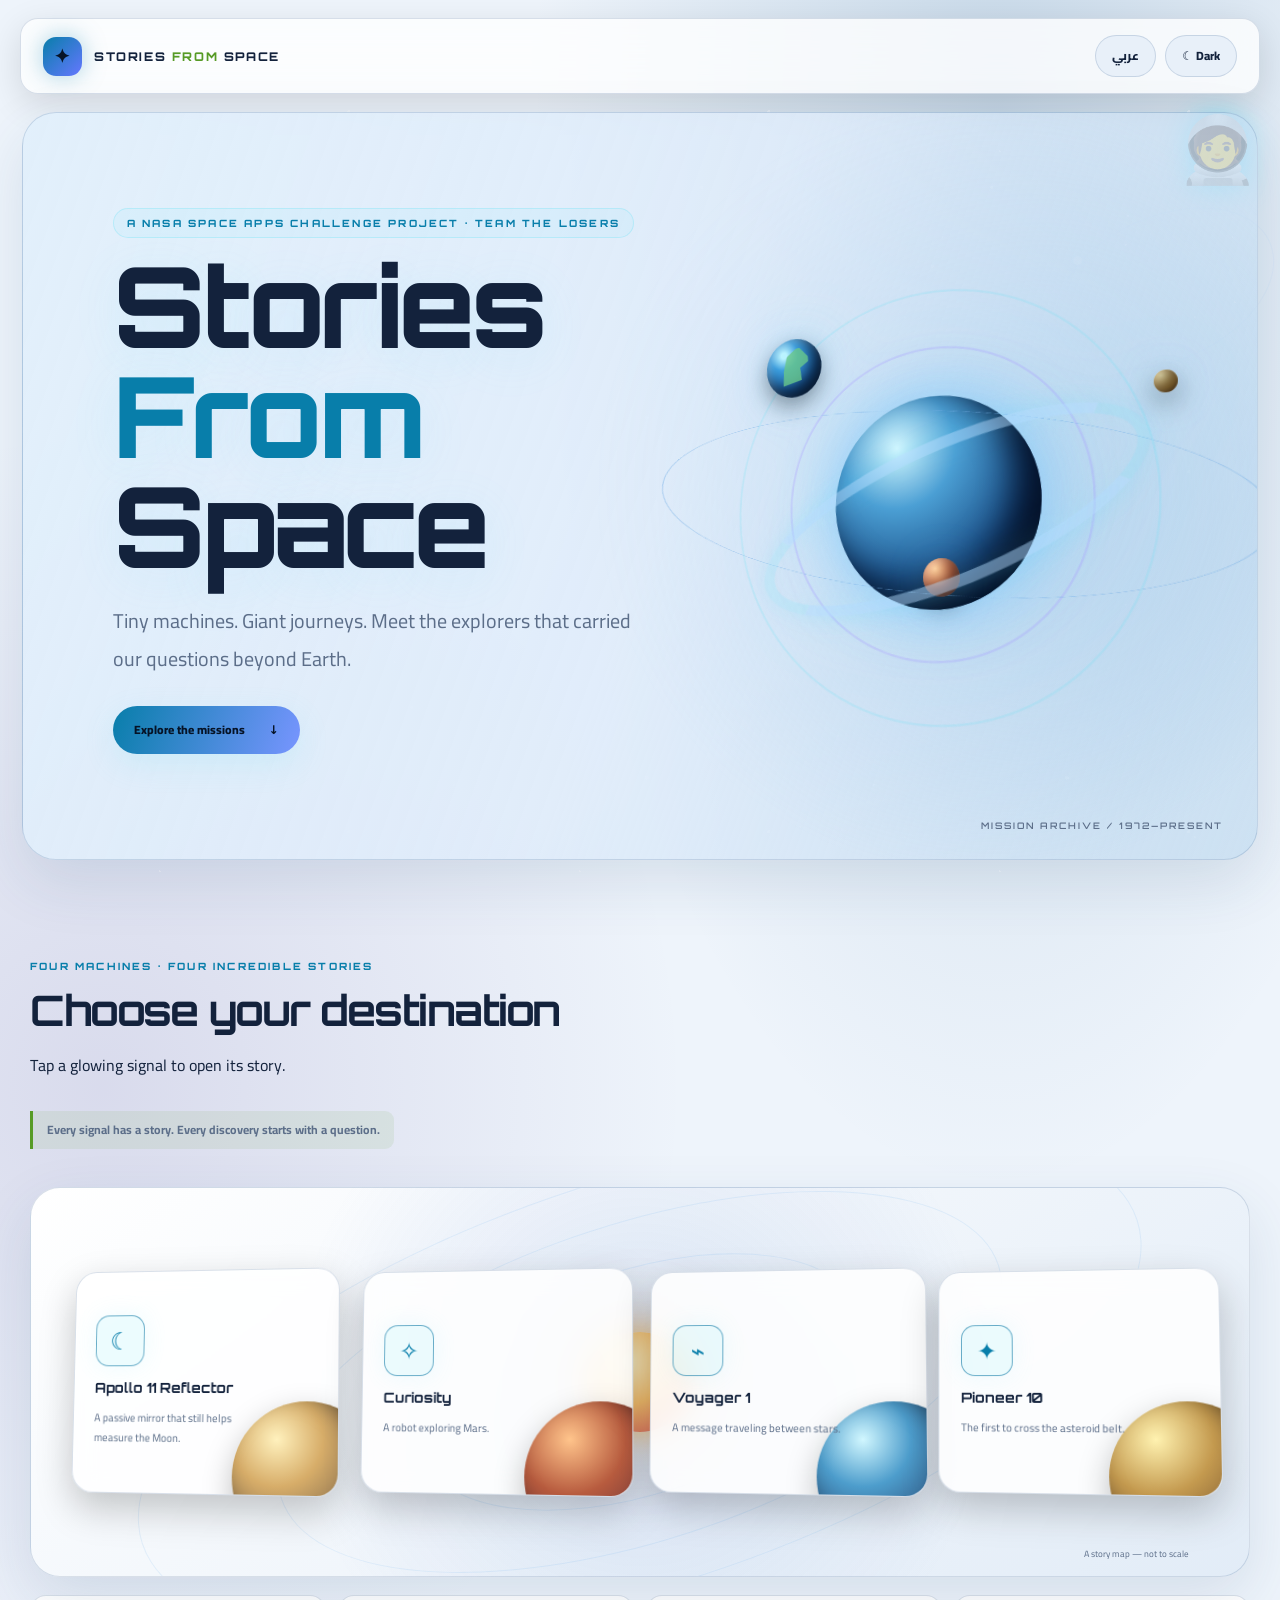
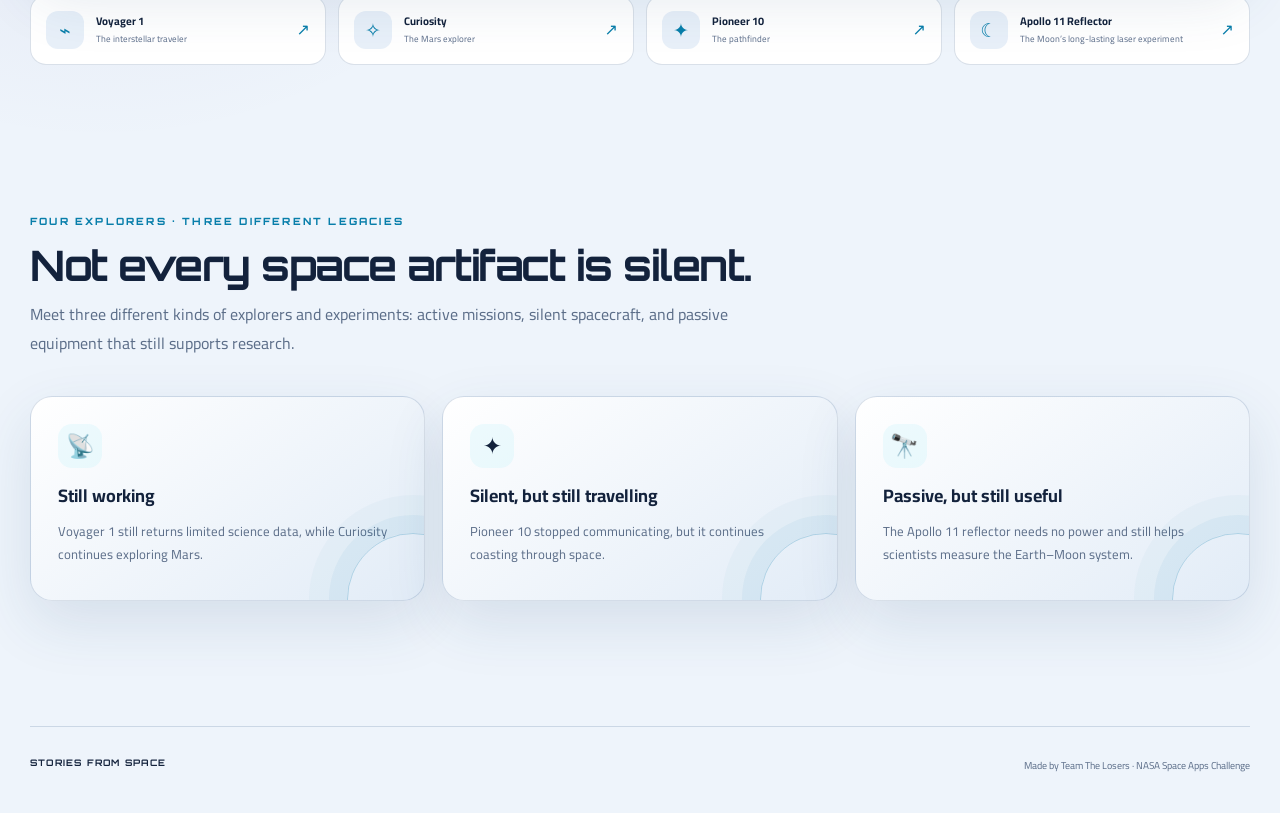
==== commit b5b8d996: "Update index.html" ====
--- a/index.html
+++ b/index.html
@@ -16,22 +16,6 @@
   <div class="planet planet-moon"></div>
   <div id="space-runner" aria-hidden="true">🧑‍🚀</div>
 <script src="runner.js"></script>
-
-<div id="space-guide">
-
-  <button id="guide-toggle" aria-label="Open Space Guide">
-    <img src="space-guide.jpg" alt="Space Buddy">
-    <span class="guide-help-dot">?</span>
-  </button>
-
-    </div>
-
-  </section>
-
-</div>
-
-<script src="guide.js"></script>
-
 </div>
   <div class="stars" aria-hidden="true"></div><div class="shooting-star" aria-hidden="true"></div><div class="shooting-star shooting-star-two" aria-hidden="true"></div>
   <header class="site-header"><a class="brand" href="index.html" aria-label="Stories From Space home"><span class="brand-mark">✦</span><span>STORIES <i>FROM</i> SPACE</span></a>
